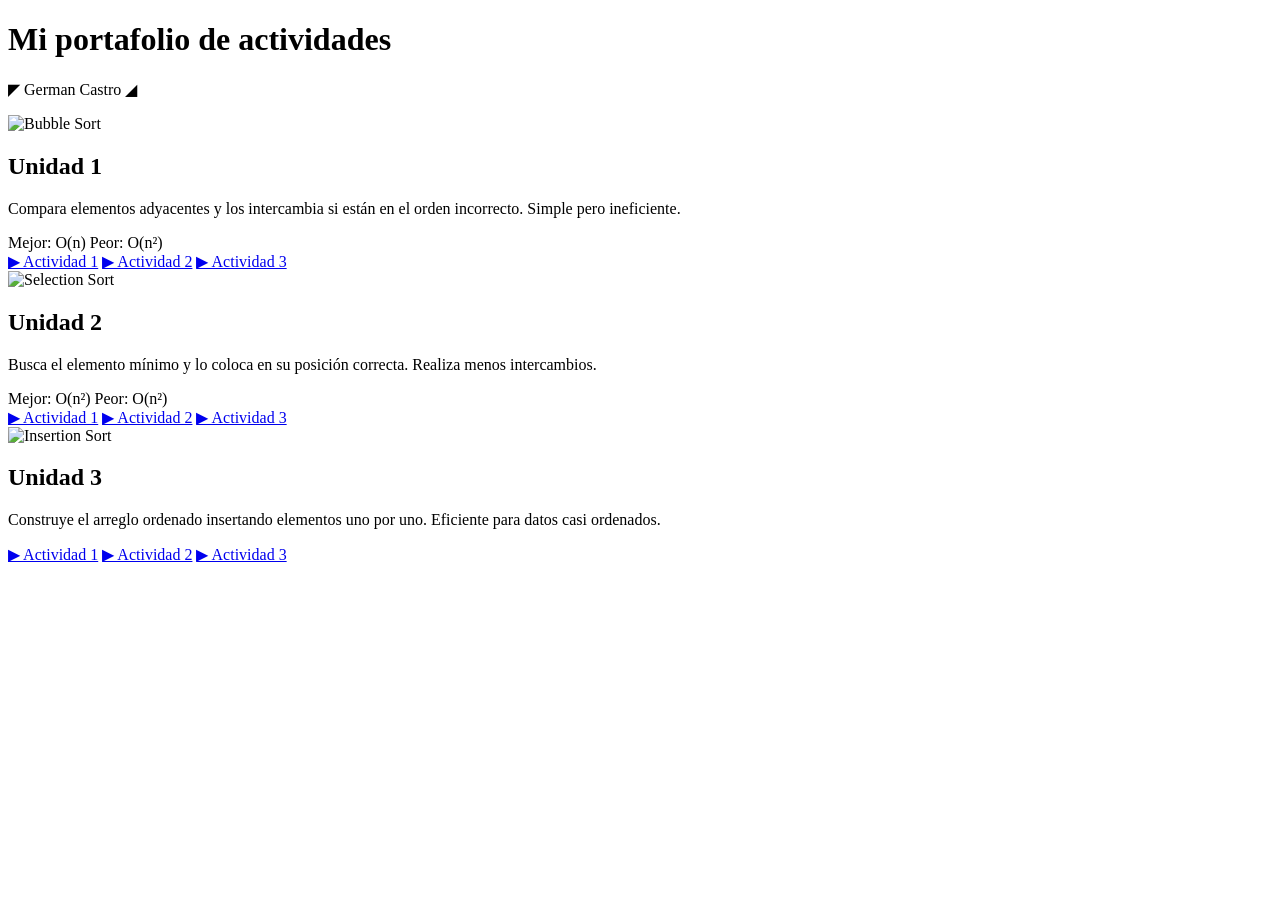
==== index.html @ 214c002f "Add initial HTML structure for portfolio site" ====
<!DOCTYPE html>
<html lang="es">

<head>
    <meta charset="UTF-8">
    <meta name="viewport" content="width=device-width, initial-scale=1.0">
    <title>⚡ Sorting Algorithms Arena ⚡</title>
    <link rel="stylesheet" href="style.css">
</head>

<body>
    <div class="scanline"></div>
    <div class="stars" id="stars"></div>

    <div class="container">
        <div class="header">
            <h1> Mi portafolio de actividades</h1>
            <p>◤ German Castro ◢</p>
        </div>

        <div class="cards-grid">
            
            <div class="card bubble">
                <span class="card-icon"></span>
                <img src="burbuja.png" alt="Bubble Sort" class="card-image">
                <h2>Unidad 1</h2>
                <p>Compara elementos adyacentes y los intercambia si están en el orden incorrecto. Simple pero ineficiente.</p>
                <div class="complexity">
                    <span class="complexity-badge">Mejor: O(n)</span>
                    <span class="complexity-badge">Peor: O(n²)</span>
                </div>
                <div class="activity-grid">
                    <a href="act1u1/index.html" class="btn">▶ Actividad 1</a>
                    <a href="act2u1/index.html" class="btn">▶ Actividad 2</a>
                    <a href="act3u1/index.html" class="btn">▶ Actividad 3</a>
                </div>
            </div>

            <div class="card selection">
                <span class="card-icon"></span>
                <img src="sort.png" alt="Selection Sort" class="card-image">
                <h2>Unidad 2</h2>
                <p>Busca el elemento mínimo y lo coloca en su posición correcta. Realiza menos intercambios.</p>
                <div class="complexity">
                    <span class="complexity-badge">Mejor: O(n²)</span>
                    <span class="complexity-badge">Peor: O(n²)</span>
                </div>
                <div class="activity-grid">
                    <a href="act1u2/index.html" class="btn">▶ Actividad 1</a>
                    <a href="act2u2/index.html" class="btn">▶ Actividad 2</a>
                    <a href="act3u2/index.html" class="btn">▶ Actividad 3</a>
                </div>
            </div>

            <div class="card insertion">
                <span class="card-icon"></span>
                <img src="ins.jpg" alt="Insertion Sort" class="card-image">
                <h2>Unidad 3</h2>
                <p>Construye el arreglo ordenado insertando elementos uno por uno. Eficiente para datos casi ordenados.</p>
                <div class="activity-grid">
                    <a href="act1u3/index.html" class="btn">▶ Actividad 1</a>
                    <a href="act2u3/index.html" class="btn">▶ Actividad 2</a>
                    <a href="act3u3/index.html" class="btn">▶ Actividad 3</a>
                </div>
            </div>

        </div>
    </div>

    <script src="script.js"></script>
</body>

</html>
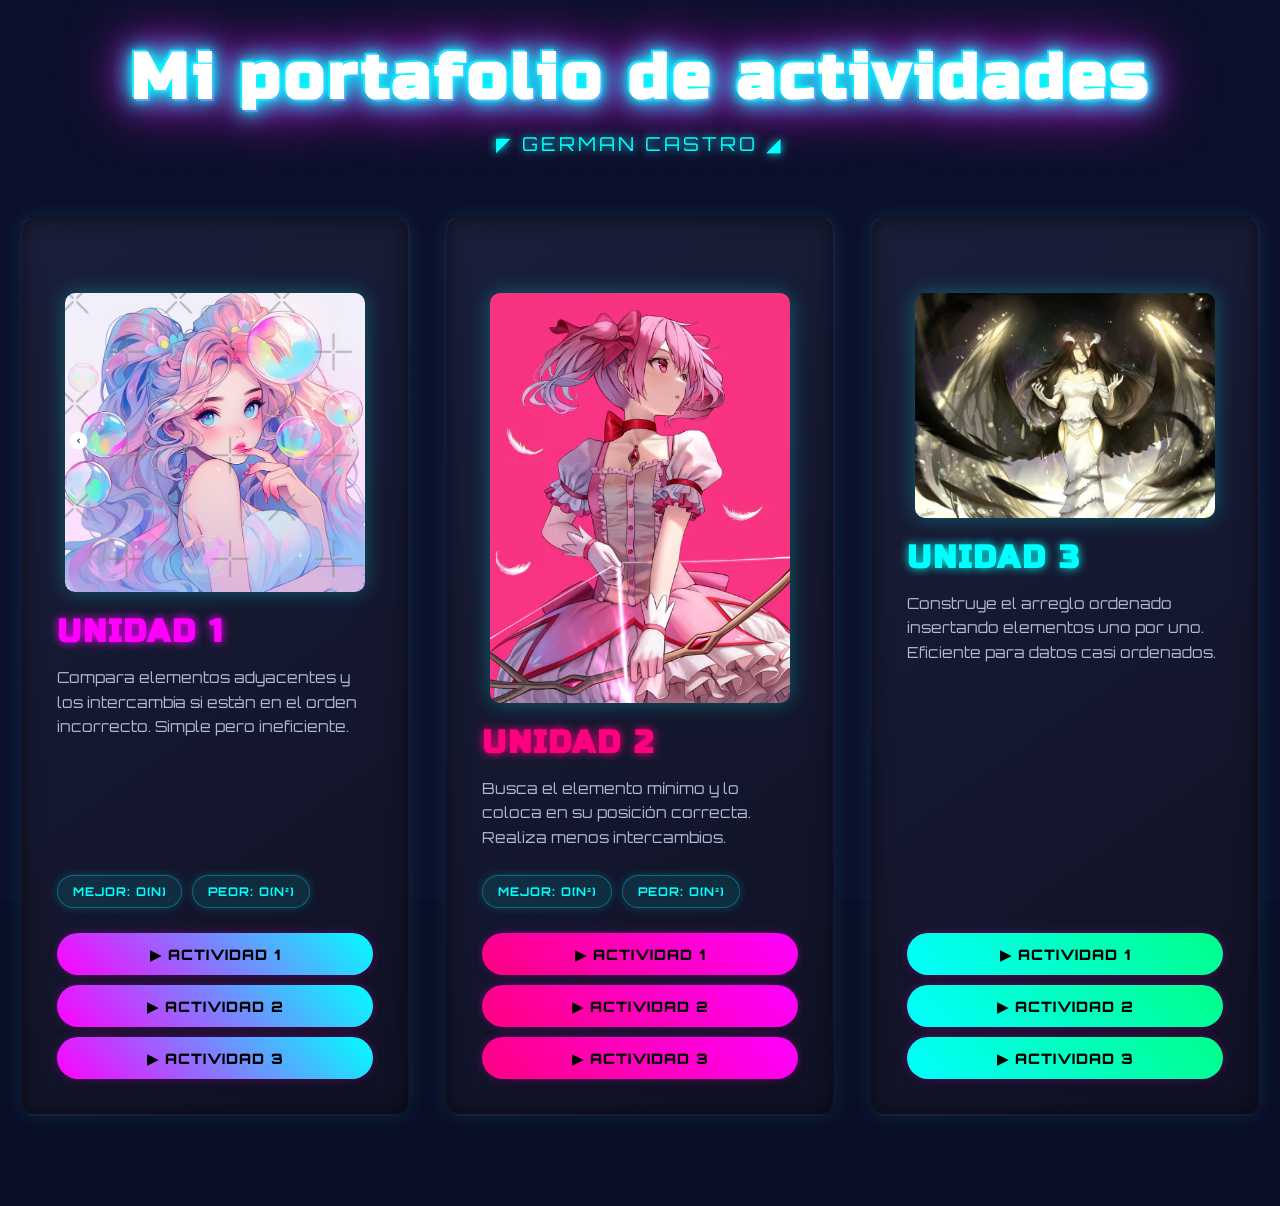
==== commit 330f48ed: "Update image paths in index.html" ====
--- a/index.html
+++ b/index.html
@@ -22,7 +22,7 @@
             
             <div class="card bubble">
                 <span class="card-icon"></span>
-                <img src="burbuja.png" alt="Bubble Sort" class="card-image">
+                <img src="img/burbuja.png" alt="Bubble Sort" class="card-image">
                 <h2>Unidad 1</h2>
                 <p>Compara elementos adyacentes y los intercambia si están en el orden incorrecto. Simple pero ineficiente.</p>
                 <div class="complexity">
@@ -38,7 +38,7 @@
 
             <div class="card selection">
                 <span class="card-icon"></span>
-                <img src="sort.png" alt="Selection Sort" class="card-image">
+                <img src="img/sort.png" alt="Selection Sort" class="card-image">
                 <h2>Unidad 2</h2>
                 <p>Busca el elemento mínimo y lo coloca en su posición correcta. Realiza menos intercambios.</p>
                 <div class="complexity">
@@ -54,7 +54,7 @@
 
             <div class="card insertion">
                 <span class="card-icon"></span>
-                <img src="ins.jpg" alt="Insertion Sort" class="card-image">
+                <img src="img/ins.jpg" alt="Insertion Sort" class="card-image">
                 <h2>Unidad 3</h2>
                 <p>Construye el arreglo ordenado insertando elementos uno por uno. Eficiente para datos casi ordenados.</p>
                 <div class="activity-grid">
--- a/style.css
+++ b/style.css
@@ -0,0 +1,352 @@
+@import url('https://fonts.googleapis.com/css2?family=Orbitron:wght@400;700;900&family=Russo+One&display=swap');
+
+* {
+    margin: 0;
+    padding: 0;
+    box-sizing: border-box;
+}
+
+body {
+    font-family: 'Orbitron', sans-serif;
+    background: #0a0e27;
+    min-height: 100vh;
+    padding: 40px 20px;
+    position: relative;
+    overflow-x: hidden;
+}
+
+body::before {
+    content: '';
+    position: fixed;
+    top: 0;
+    left: 0;
+    width: 100%;
+    height: 100%;
+    background:
+        repeating-linear-gradient(0deg, rgba(255, 0, 255, 0.03) 0px, transparent 1px, transparent 2px, rgba(255, 0, 255, 0.03) 3px),
+        repeating-linear-gradient(90deg, rgba(0, 255, 255, 0.03) 0px, transparent 1px, transparent 2px, rgba(0, 255, 255, 0.03) 3px);
+    pointer-events: none;
+    z-index: 1;
+}
+
+.scanline {
+    position: fixed;
+    top: 0;
+    left: 0;
+    width: 100%;
+    height: 100%;
+    background: linear-gradient(to bottom,
+            transparent 50%,
+            rgba(0, 255, 255, 0.02) 51%,
+            transparent 52%);
+    background-size: 100% 4px;
+    pointer-events: none;
+    z-index: 2;
+    animation: scanlines 8s linear infinite;
+}
+
+@keyframes scanlines {
+    0% { transform: translateY(0); }
+    100% { transform: translateY(100%); }
+}
+
+.container {
+    max-width: 1400px;
+    margin: 0 auto;
+    position: relative;
+    z-index: 3;
+}
+
+.header {
+    text-align: center;
+    color: white;
+    margin-bottom: 60px;
+    animation: glitchIn 1s ease;
+    position: relative;
+}
+
+.header h1 {
+    font-family: 'Russo One', sans-serif;
+    font-size: 4em;
+    margin-bottom: 15px;
+    text-shadow:
+        0 0 10px #00ffff,
+        0 0 20px #00ffff,
+        0 0 30px #00ffff,
+        0 0 40px #ff00ff,
+        0 0 70px #ff00ff,
+        2px 2px 0px #ff00ff,
+        -2px -2px 0px #00ffff;
+    letter-spacing: 4px;
+    animation: neonPulse 2s ease-in-out infinite;
+}
+
+@keyframes neonPulse {
+    0%, 100% {
+        text-shadow:
+            0 0 10px #00ffff,
+            0 0 20px #00ffff,
+            0 0 30px #00ffff,
+            0 0 40px #ff00ff,
+            0 0 70px #ff00ff,
+            2px 2px 0px #ff00ff,
+            -2px -2px 0px #00ffff;
+    }
+    50% {
+        text-shadow:
+            0 0 5px #00ffff,
+            0 0 10px #00ffff,
+            0 0 15px #00ffff,
+            0 0 20px #ff00ff,
+            0 0 35px #ff00ff,
+            2px 2px 0px #ff00ff,
+            -2px -2px 0px #00ffff;
+    }
+}
+
+.header p {
+    font-size: 1.2em;
+    color: #00ffff;
+    text-transform: uppercase;
+    letter-spacing: 3px;
+    text-shadow: 0 0 10px #00ffff;
+}
+
+.cards-grid {
+    display: grid;
+    grid-template-columns: repeat(auto-fit, minmax(380px, 1fr));
+    gap: 35px;
+    margin-bottom: 50px;
+}
+
+.card {
+    background: linear-gradient(145deg, #1a1f3a, #0f1124);
+    border-radius: 15px;
+    padding: 35px;
+    border: 2px solid transparent;
+    box-shadow:
+        0 0 20px rgba(0, 255, 255, 0.1),
+        inset 0 0 20px rgba(0, 0, 0, 0.5);
+    transition: all 0.3s ease;
+    animation: cardFloat 3s ease-in-out infinite;
+    position: relative;
+    overflow: hidden;
+    display: flex;
+    flex-direction: column;
+}
+
+.card::before {
+    content: '';
+    position: absolute;
+    top: -2px;
+    left: -2px;
+    right: -2px;
+    bottom: -2px;
+    background: linear-gradient(45deg, #ff00ff, #00ffff, #ff00ff);
+    border-radius: 15px;
+    z-index: -1;
+    opacity: 0;
+    transition: opacity 0.3s;
+}
+
+.card::after {
+    content: '';
+    position: absolute;
+    top: 0;
+    left: -100%;
+    width: 100%;
+    height: 100%;
+    background: linear-gradient(90deg, transparent, rgba(255, 255, 255, 0.1), transparent);
+    transition: left 0.5s;
+}
+
+.card:hover::before {
+    opacity: 1;
+}
+
+.card:hover::after {
+    left: 100%;
+}
+
+.card:hover {
+    transform: translateY(-15px) scale(1.02);
+    box-shadow:
+        0 0 40px rgba(0, 255, 255, 0.4),
+        0 20px 40px rgba(0, 0, 0, 0.3),
+        inset 0 0 30px rgba(255, 0, 255, 0.1);
+}
+
+@keyframes cardFloat {
+    0%, 100% { transform: translateY(0); }
+    50% { transform: translateY(-5px); }
+}
+
+.card-icon {
+    font-size: 4em;
+    margin-bottom: 20px;
+    display: block;
+    filter: drop-shadow(0 0 10px currentColor);
+    animation: iconPulse 2s ease-in-out infinite;
+}
+
+.card-image {
+    width: 100%;
+    max-width: 300px;
+    height: auto;
+    margin: 20px auto;
+    display: block;
+    border-radius: 10px;
+    box-shadow: 0 0 20px rgba(0, 255, 255, 0.3);
+    transition: all 0.3s ease;
+    animation: iconPulse 2s ease-in-out infinite;
+}
+
+.card:hover .card-image {
+    transform: scale(1.05);
+    box-shadow: 0 0 30px rgba(255, 0, 255, 0.5);
+}
+
+@keyframes iconPulse {
+    0%, 100% { transform: scale(1); }
+    50% { transform: scale(1.1); }
+}
+
+.card.bubble .card-icon { color: #ff00ff; }
+.card.selection .card-icon { color: #ff0080; }
+.card.insertion .card-icon { color: #00ffff; }
+
+.card h2 {
+    font-family: 'Russo One', sans-serif;
+    font-size: 2em;
+    margin-bottom: 15px;
+    color: #fff;
+    text-transform: uppercase;
+    letter-spacing: 2px;
+    text-shadow: 0 0 10px currentColor;
+}
+
+.card.bubble h2 { color: #ff00ff; }
+.card.selection h2 { color: #ff0080; }
+.card.insertion h2 { color: #00ffff; }
+
+.card p {
+    color: #b0b8d4;
+    line-height: 1.6;
+    margin-bottom: 25px;
+    font-size: 0.95em;
+    flex-grow: 1;
+}
+
+.complexity {
+    display: flex;
+    gap: 10px;
+    margin-bottom: 25px;
+    flex-wrap: wrap;
+}
+
+.complexity-badge {
+    background: rgba(0, 255, 255, 0.1);
+    padding: 8px 15px;
+    border-radius: 20px;
+    font-size: 0.75em;
+    font-weight: 700;
+    color: #00ffff;
+    border: 1px solid rgba(0, 255, 255, 0.3);
+    text-transform: uppercase;
+    letter-spacing: 1px;
+    box-shadow: 0 0 10px rgba(0, 255, 255, 0.2);
+}
+
+/* --- ESTILOS DE LOS BOTONES --- */
+.activity-grid {
+    display: flex;
+    flex-direction: column;
+    gap: 10px;
+    margin-top: auto;
+}
+
+.btn {
+    display: block;
+    padding: 12px 10px;
+    background: linear-gradient(45deg, #ff00ff, #00ffff);
+    color: #000;
+    text-decoration: none;
+    border-radius: 30px;
+    font-weight: 900;
+    transition: all 0.3s;
+    border: none;
+    cursor: pointer;
+    font-size: 0.9em;
+    text-transform: uppercase;
+    letter-spacing: 1px;
+    box-shadow:
+        0 0 10px rgba(255, 0, 255, 0.3),
+        0 5px 10px rgba(0, 0, 0, 0.2);
+    position: relative;
+    overflow: hidden;
+    text-align: center;
+}
+
+.btn::before {
+    content: '';
+    position: absolute;
+    top: 0;
+    left: -100%;
+    width: 100%;
+    height: 100%;
+    background: linear-gradient(90deg, transparent, rgba(255, 255, 255, 0.3), transparent);
+    transition: left 0.5s;
+}
+
+.btn:hover::before {
+    left: 100%;
+}
+
+.btn:hover {
+    transform: scale(1.02) translateY(-2px);
+    box-shadow:
+        0 0 20px rgba(255, 0, 255, 0.6),
+        0 0 30px rgba(0, 255, 255, 0.4),
+        0 10px 15px rgba(0, 0, 0, 0.4);
+}
+
+.card.selection .btn {
+    background: linear-gradient(45deg, #ff0080, #ff00ff);
+}
+.card.insertion .btn {
+    background: linear-gradient(45deg, #00ffff, #00ff88);
+}
+
+@keyframes glitchIn {
+    0% { opacity: 0; transform: translateY(-50px); }
+    100% { opacity: 1; transform: translateY(0) translateX(0); }
+}
+
+@media (max-width: 768px) {
+    .header h1 { font-size: 2.5em; }
+    .cards-grid { grid-template-columns: 1fr; }
+}
+
+.stars {
+    position: fixed;
+    width: 100%;
+    height: 100%;
+    top: 0;
+    left: 0;
+    pointer-events: none;
+    z-index: 0;
+}
+
+.star {
+    position: absolute;
+    width: 2px;
+    height: 2px;
+    background: #fff;
+    border-radius: 50%;
+    animation: twinkle 3s ease-in-out infinite;
+}
+
+@keyframes twinkle {
+    0%, 100% { opacity: 0.3; }
+    50% { opacity: 1; }
+}
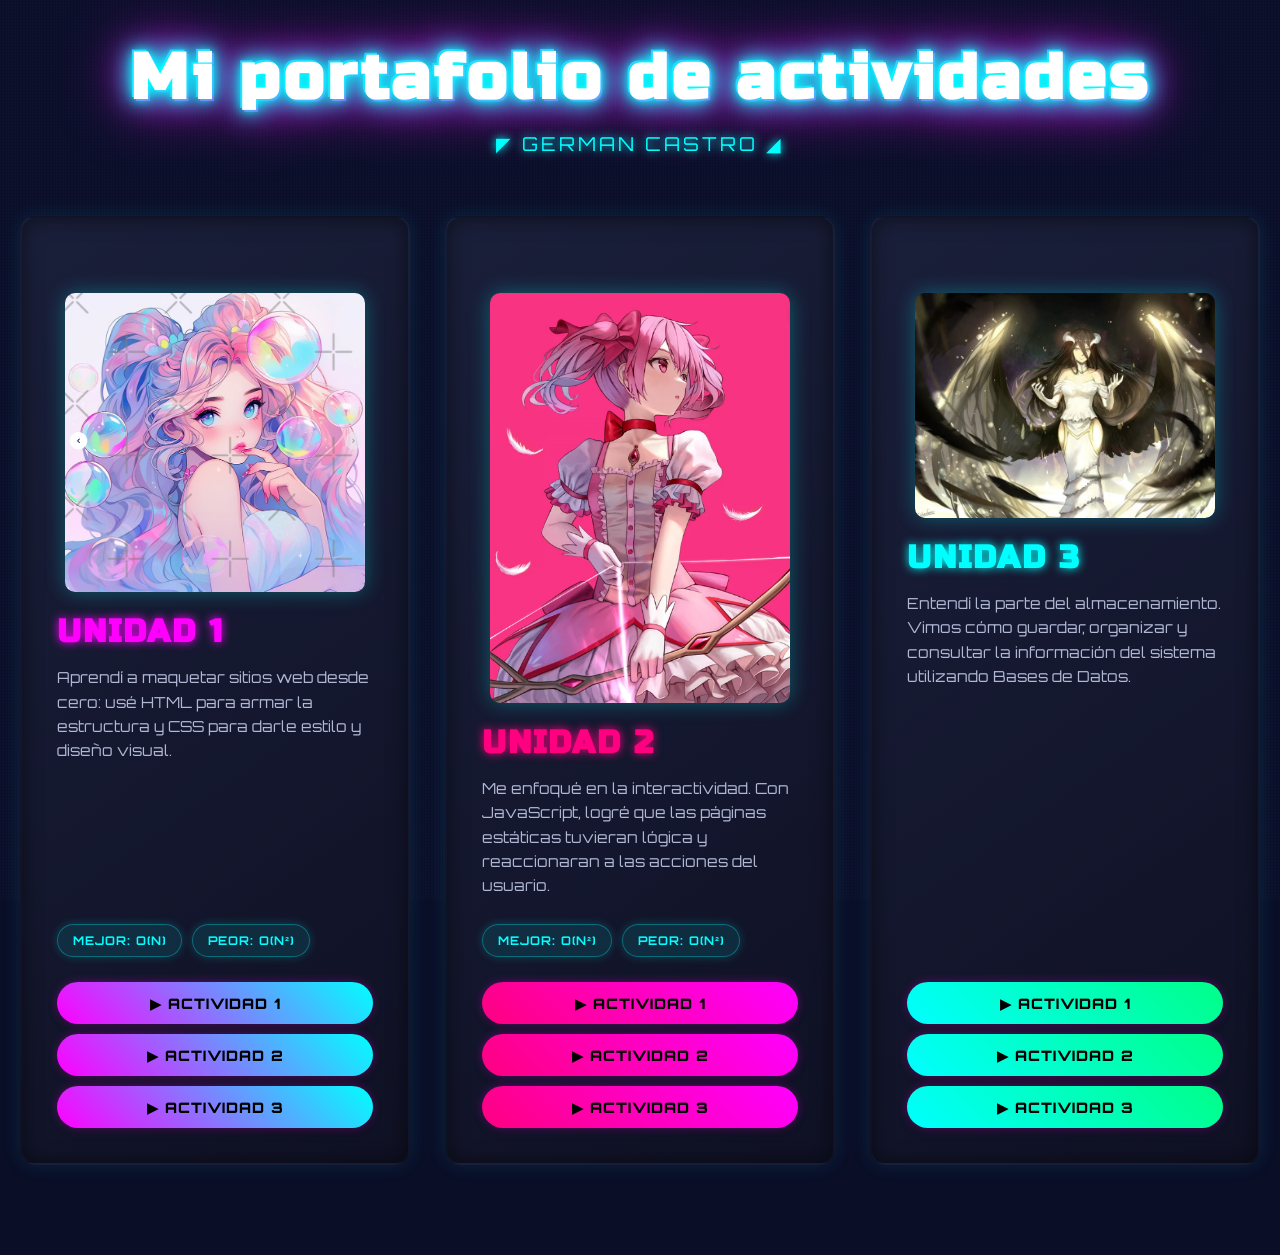
==== commit 842c2c20: "Update descriptions for sorting algorithm units ñiomi" ====
--- a/index.html
+++ b/index.html
@@ -24,7 +24,7 @@
                 <span class="card-icon"></span>
                 <img src="img/burbuja.png" alt="Bubble Sort" class="card-image">
                 <h2>Unidad 1</h2>
-                <p>Compara elementos adyacentes y los intercambia si están en el orden incorrecto. Simple pero ineficiente.</p>
+                <p>Aprendí a maquetar sitios web desde cero: usé HTML para armar la estructura y CSS para darle estilo y diseño visual.</p>
                 <div class="complexity">
                     <span class="complexity-badge">Mejor: O(n)</span>
                     <span class="complexity-badge">Peor: O(n²)</span>
@@ -40,7 +40,7 @@
                 <span class="card-icon"></span>
                 <img src="img/sort.png" alt="Selection Sort" class="card-image">
                 <h2>Unidad 2</h2>
-                <p>Busca el elemento mínimo y lo coloca en su posición correcta. Realiza menos intercambios.</p>
+                <p>Me enfoqué en la interactividad. Con JavaScript, logré que las páginas estáticas tuvieran lógica y reaccionaran a las acciones del usuario.</p>
                 <div class="complexity">
                     <span class="complexity-badge">Mejor: O(n²)</span>
                     <span class="complexity-badge">Peor: O(n²)</span>
@@ -56,7 +56,7 @@
                 <span class="card-icon"></span>
                 <img src="img/ins.jpg" alt="Insertion Sort" class="card-image">
                 <h2>Unidad 3</h2>
-                <p>Construye el arreglo ordenado insertando elementos uno por uno. Eficiente para datos casi ordenados.</p>
+                <p>Entendí la parte del almacenamiento. Vimos cómo guardar, organizar y consultar la información del sistema utilizando Bases de Datos.</p>
                 <div class="activity-grid">
                     <a href="act1u3/index.html" class="btn">▶ Actividad 1</a>
                     <a href="act2u3/index.html" class="btn">▶ Actividad 2</a>
